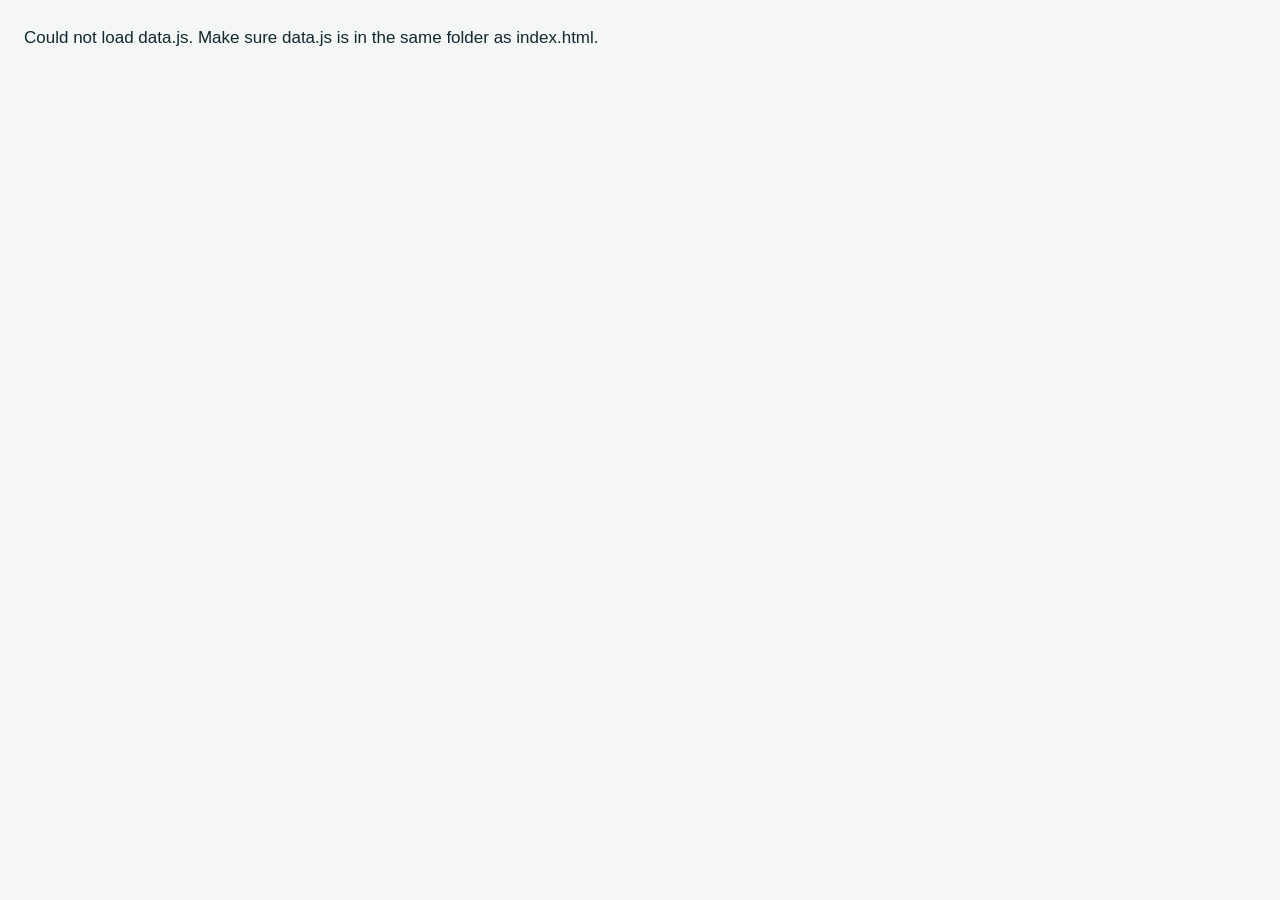
==== index.html @ 3be93a7d "feat: scoring engine, quiz flow and results UI Scoring compares the SHAPE of a person's preferences " ====
<!DOCTYPE html>
<html lang="en-IN">
<head>
  <meta charset="utf-8">
  <meta name="viewport" content="width=device-width, initial-scale=1, viewport-fit=cover">
  <title>FOMOMD — Choose your branch. Skip the regret.</title>
  <meta name="description" content="FOMOMD is a calm, free self-reflection tool for Indian MBBS graduates exploring MD/MS branches. No rank, no cutoffs, no login — 3 branches worth exploring, with honest reality checks.">
  <meta property="og:title" content="FOMOMD — Choose your branch. Skip the regret.">
  <meta property="og:description" content="A calm self-reflection tool for Indian MBBS graduates exploring postgraduate branches. No rank, no cutoffs, no login, nothing saved.">
  <meta property="og:type" content="website">
  <meta name="theme-color" content="#0f766e">
  <!-- Inline branching-path favicon: no network request needed -->
  <link rel="icon" href="data:image/svg+xml,%3Csvg xmlns='http://www.w3.org/2000/svg' viewBox='0 0 32 32'%3E%3Crect width='32' height='32' rx='8' fill='%230f766e'/%3E%3Cpath d='M16 27V17M16 17L9 9M16 17V7M16 17l7-8' stroke='%23fff' stroke-width='2.6' stroke-linecap='round' fill='none'/%3E%3Ccircle cx='9' cy='8.5' r='2.6' fill='%23fde68a'/%3E%3Ccircle cx='16' cy='6.5' r='2.6' fill='%23fff'/%3E%3Ccircle cx='23' cy='8.5' r='2.6' fill='%23fff'/%3E%3C/svg%3E">
  <!-- No external fonts or libraries. -->
  <link rel="stylesheet" href="styles.css">
</head>
<body>
  <a class="skip-link" id="skip-link" href="#main">Skip to content</a>

  <header class="site-header no-print">
    <div class="wrap header-inner">
      <a class="brand" href="./" aria-label="FOMOMD home">
        <svg class="brand-mark" viewBox="0 0 32 32" aria-hidden="true" focusable="false">
          <rect width="32" height="32" rx="8" class="bm-bg"/>
          <path d="M16 27V17M16 17L9 9M16 17V7M16 17l7-8" class="bm-path"/>
          <circle cx="9" cy="8.5" r="2.6" class="bm-dot-hi"/><circle cx="16" cy="6.5" r="2.6" class="bm-dot"/><circle cx="23" cy="8.5" r="2.6" class="bm-dot"/>
        </svg>
        <span class="brand-text">
          <span class="brand-name" id="brand-name">FOMOMD</span>
          <span class="brand-sub" id="brand-sub">Find your branch. Skip the regret.</span>
        </span>
      </a>
      <span class="header-note" id="header-note">No login · nothing saved</span>
    </div>
  </header>

  <main id="main" class="wrap" tabindex="-1">
    <noscript>
      <p class="card">FOMOMD needs JavaScript switched on. Nothing is sent anywhere — everything runs on your own device.</p>
    </noscript>
  </main>

  <div id="toast" class="toast" role="status" aria-live="polite"></div>

  <footer class="site-footer">
    <div class="wrap">
      <p id="footer-privacy">Guidance, not counselling. FOMOMD never asks for rank, marks or cutoffs, never predicts colleges or seats, and nothing you answer leaves this page.</p>
      <p class="footer-meta"><span id="footer-line">FOMOMD</span> <span class="beta-tag" id="footer-beta">beta</span></p>
      <p class="footer-meta beta-note" id="footer-beta-note"></p>
      <p class="footer-meta" id="footer-analytics" hidden></p>
      <p class="footer-meta"><a id="footer-feedback" href="#" target="_blank" rel="noopener noreferrer" hidden></a></p>
    </div>
  </footer>

  <!-- Plain scripts (not modules) so double-clicking index.html works. Order matters. -->
  <script src="data.js"></script>
  <script src="app.js"></script>
</body>
</html>
---- styles.css ----
/* =====================================================================
   FOMOMD — styles.css
   Calm, clinical palette. Mobile-first. Light + dark themes.
   To change colours, edit the variables in :root below.
   ===================================================================== */

:root {
  --bg: #f4f7f6;
  --surface: #ffffff;
  --surface-2: #eef4f2;
  --ink: #12282f;
  --muted: #475e66;          /* 6.6:1 on white */
  --border: #d3dfdc;
  --primary: #0f766e;        /* 5.4:1 on white */
  --primary-strong: #0b5e58;
  --primary-ink: #ffffff;
  --primary-soft: #dff1ed;
  --accent: #9a4a07;         /* amber, 6:1 on white */
  --warn-bg: #fff4e5;
  --warn-ink: #7a3b00;
  --warn-border: #f2c48d;
  --info-bg: #e8f1fb;
  --info-ink: #173e66;
  --info-border: #b7d0ec;
  --focus: #2563eb;
  --shadow: 0 1px 2px rgba(18, 40, 47, .06), 0 6px 20px rgba(18, 40, 47, .07);
  --radius: 16px;
  --radius-sm: 10px;
  --font: -apple-system, BlinkMacSystemFont, "Segoe UI", Roboto, "Noto Sans", "Helvetica Neue", Arial, sans-serif;

  /* mascot */
  --m-ring: #14b8a6;
  --m-face: #f0fdfa;
  --m-ink: #12343b;
  --m-tube: #0f766e;

  /* category tags */
  --tag-clinical-bg: #dff1ed;   --tag-clinical-ink: #0b5049;
  --tag-surgical-bg: #fde8e4;   --tag-surgical-ink: #8a2a17;
  --tag-diagnostic-bg: #e6ecfb; --tag-diagnostic-ink: #26408b;
  --tag-preclinical-bg: #f1e9fb;--tag-preclinical-ink: #5b2d8f;
  --tag-public-bg: #fbf3d9;     --tag-public-ink: #6b4b00;
  color-scheme: light;
}

@media (prefers-color-scheme: dark) {
  :root:not([data-theme="light"]) {
    --bg: #0c1a1e;
    --surface: #13262b;
    --surface-2: #19323a;
    --ink: #e6f0ee;
    --muted: #a8bdc2;
    --border: #2a444b;
    --primary: #2dd4bf;
    --primary-strong: #5eead4;
    --primary-ink: #04201d;
    --primary-soft: #133c3a;
    --accent: #fbbf24;
    --warn-bg: #3a2a12; --warn-ink: #fde0b3; --warn-border: #6b4a1b;
    --info-bg: #14283d; --info-ink: #cfe3f7; --info-border: #2d4d6e;
    --focus: #93c5fd;
    --shadow: 0 1px 2px rgba(0,0,0,.3), 0 8px 24px rgba(0,0,0,.25);
    --m-face: #e6f6f3; --m-tube: #5eead4;
    --tag-clinical-bg: #133c3a;   --tag-clinical-ink: #a7f3e4;
    --tag-surgical-bg: #432019;   --tag-surgical-ink: #fecaca;
    --tag-diagnostic-bg: #1d2a4d; --tag-diagnostic-ink: #c7d6fb;
    --tag-preclinical-bg: #2f1f47;--tag-preclinical-ink: #e2d0fa;
    --tag-public-bg: #3b3013;     --tag-public-ink: #fbe6a2;
    color-scheme: dark;
  }
}
:root[data-theme="dark"] {
    --bg: #0c1a1e;
    --surface: #13262b;
    --surface-2: #19323a;
    --ink: #e6f0ee;
    --muted: #a8bdc2;
    --border: #2a444b;
    --primary: #2dd4bf;
    --primary-strong: #5eead4;
    --primary-ink: #04201d;
    --primary-soft: #133c3a;
    --accent: #fbbf24;
    --warn-bg: #3a2a12; --warn-ink: #fde0b3; --warn-border: #6b4a1b;
    --info-bg: #14283d; --info-ink: #cfe3f7; --info-border: #2d4d6e;
    --focus: #93c5fd;
    --shadow: 0 1px 2px rgba(0,0,0,.3), 0 8px 24px rgba(0,0,0,.25);
    --m-face: #e6f6f3; --m-tube: #5eead4;
    --tag-clinical-bg: #133c3a;   --tag-clinical-ink: #a7f3e4;
    --tag-surgical-bg: #432019;   --tag-surgical-ink: #fecaca;
    --tag-diagnostic-bg: #1d2a4d; --tag-diagnostic-ink: #c7d6fb;
    --tag-preclinical-bg: #2f1f47;--tag-preclinical-ink: #e2d0fa;
    --tag-public-bg: #3b3013;     --tag-public-ink: #fbe6a2;
    color-scheme: dark;
}

/* ---------- Base ---------- */
*, *::before, *::after { box-sizing: border-box; }
html { font-size: 100%; -webkit-text-size-adjust: 100%; }
body {
  margin: 0;
  font-family: var(--font);
  font-size: 1.0625rem;          /* 17px */
  line-height: 1.6;
  color: var(--ink);
  background: var(--bg);
  overflow-x: hidden;
  min-height: 100vh;
  display: flex;
  flex-direction: column;
}
h1, h2, h3 { line-height: 1.25; margin: 0 0 .5rem; }
h1 { font-size: clamp(1.75rem, 5vw, 2.5rem); letter-spacing: -.01em; }
h2 { font-size: clamp(1.3rem, 3.6vw, 1.6rem); }
h3 { font-size: 1rem; text-transform: uppercase; letter-spacing: .06em; color: var(--muted); }
p { margin: 0 0 1rem; }
ul, ol { margin: 0 0 1rem; padding-left: 1.25rem; }
button { font: inherit; }
img { max-width: 100%; height: auto; }

:focus-visible { outline: 3px solid var(--focus); outline-offset: 3px; border-radius: 6px; }
[tabindex="-1"]:focus { outline: none; }
[hidden] { display: none !important; }

.visually-hidden {
  position: absolute !important; width: 1px; height: 1px; padding: 0; margin: -1px;
  overflow: hidden; clip: rect(0 0 0 0); white-space: nowrap; border: 0;
}
.skip-link {
  position: absolute; left: 12px; top: -60px; z-index: 100;
  background: var(--primary); color: var(--primary-ink); padding: 10px 16px; border-radius: 8px;
}
.skip-link:focus { top: 12px; }

.wrap { width: 100%; max-width: 760px; margin: 0 auto; padding-inline: 16px; }
main { flex: 1; padding-block: 16px 48px; }
.muted { color: var(--muted); }
.small { font-size: .9rem; }
.center { text-align: center; }

/* ---------- Header / footer ---------- */
.site-header {
  background: var(--surface);
  border-bottom: 1px solid var(--border);
  position: sticky; top: 0; z-index: 20;
}
.header-inner { display: flex; align-items: center; justify-content: space-between; gap: 12px; min-height: 56px; }
.brand { display: inline-flex; align-items: center; gap: 10px; color: var(--ink); text-decoration: none; min-height: 44px; }
.brand-mark { width: 34px; height: 34px; flex-shrink: 0; }
.bm-bg { fill: #0f766e; }
.bm-path { stroke: #ffffff; stroke-width: 2.6; stroke-linecap: round; fill: none; }
.bm-dot { fill: #ffffff; } .bm-dot-hi { fill: #fde68a; }
.brand-text { display: flex; flex-direction: column; line-height: 1.15; }
.brand-name { font-weight: 800; font-size: 1.1rem; letter-spacing: .02em; }
.brand-sub { font-size: .75rem; color: var(--muted); }
.header-note { font-size: .85rem; color: var(--muted); text-align: right; }
@media (max-width: 520px) { .header-note { display: none; } }

.site-footer { border-top: 1px solid var(--border); background: var(--surface); padding-block: 16px; font-size: .9rem; color: var(--muted); }
.site-footer p { margin: 0 0 4px; }
.footer-meta { font-size: .82rem; }
.site-footer a { color: var(--primary); }

/* ---------- Buttons ---------- */
.btn {
  display: inline-flex; align-items: center; justify-content: center; gap: 8px;
  min-height: 48px; padding: 10px 22px;
  border-radius: 999px; border: 2px solid transparent;
  font-weight: 650; cursor: pointer; text-decoration: none;
  transition: transform .15s ease, background-color .15s ease, box-shadow .15s ease;
}
.btn:active { transform: scale(.97); }
.btn-primary { background: var(--primary); color: var(--primary-ink); box-shadow: 0 4px 14px rgba(15,118,110,.25); }
.btn-primary:hover { background: var(--primary-strong); }
.btn-secondary { background: var(--surface); color: var(--primary); border-color: var(--primary); }
.btn-secondary:hover { background: var(--primary-soft); }
.btn-ghost { background: transparent; color: var(--muted); padding-inline: 12px; }
.btn-ghost:hover { color: var(--ink); background: var(--surface-2); }
.btn-lg { min-height: 56px; padding-inline: 36px; font-size: 1.125rem; }
.btn-small { min-height: 44px; padding: 6px 16px; font-size: .92rem; font-weight: 600; background: var(--surface); color: var(--muted); border: 1px solid var(--border); }
.btn-small:hover { color: var(--ink); border-color: var(--primary); }

/* ---------- Cards & common ---------- */
.card {
  background: var(--surface); border: 1px solid var(--border); border-radius: var(--radius);
  padding: 20px; box-shadow: var(--shadow); margin-bottom: 20px;
}
.eyebrow { text-transform: uppercase; letter-spacing: .12em; font-size: .8rem; font-weight: 700; color: var(--primary); margin-bottom: .25rem; }
.lede { font-size: 1.125rem; color: var(--muted); }

.disclaimer {
  background: var(--surface-2); border-left: 4px solid var(--accent);
  border-radius: var(--radius-sm); padding: 16px 18px; margin-block: 20px; font-size: .95rem;
}
.disclaimer p { margin: 0; }

/* ---------- Screen transitions ---------- */
.screen { animation: fadeUp .35s ease both; }
@keyframes fadeUp { from { opacity: 0; transform: translateY(10px); } to { opacity: 1; transform: none; } }

/* ---------- Landing ---------- */
.hero { text-align: center; padding-block: 20px 8px; }
.hero-mascot .mascot { width: 110px; height: auto; }
.hero .lede { max-width: 36rem; margin-inline: auto; }
.app-title { font-size: clamp(2.2rem, 8vw, 3.2rem); letter-spacing: .02em; margin-bottom: .1rem; }
.tagline { font-size: clamp(1.15rem, 4vw, 1.4rem); font-weight: 700; color: var(--primary); margin-bottom: .75rem; }
.method-link { margin: 12px 0 0; }
.method-link a, .timestamp { color: var(--primary); font-weight: 600; }
.meta-list { list-style: none; padding: 0; margin: 20px auto 24px; display: flex; flex-wrap: wrap; gap: 8px; justify-content: center; }
.meta-list li { background: var(--surface); border: 1px solid var(--border); border-radius: 999px; padding: 6px 14px; font-size: .95rem; }
.how { margin-top: 28px; }
.steps { padding-left: 1.4rem; }
.steps li { margin-bottom: .5rem; }
.never { background: var(--primary-soft); border-radius: var(--radius-sm); padding: 12px 14px; margin: 0; }

/* ---------- Mascot ---------- */
.mascot .m-tube { stroke: var(--m-tube); }
.mascot .m-ear { fill: var(--m-tube); }
.mascot .m-ring { fill: var(--m-ring); }
.mascot .m-face { fill: var(--m-face); }
.mascot .m-eyes { fill: var(--m-ink); transform-origin: 50px 66px; animation: blink 5s infinite; }
.mascot .m-cheek { fill: #f472b6; opacity: .45; }
.mascot .m-smile { stroke: var(--m-ink); }
.mascot .m-grin { fill: var(--m-ink); display: none; }
.mascot[data-mood="happy"] .m-smile { display: none; }
.mascot[data-mood="happy"] .m-grin { display: inline; }
.mascot.bounce { animation: bounce .6s ease; }
@keyframes blink { 0%, 94%, 100% { transform: scaleY(1); } 97% { transform: scaleY(.1); } }
@keyframes bounce { 0%,100% { transform: translateY(0); } 35% { transform: translateY(-10px) rotate(-4deg); } 65% { transform: translateY(2px) rotate(2deg); } }

/* ---------- Progress ---------- */
.progress-wrap { margin-bottom: 16px; }
.progress-labels { display: flex; justify-content: space-between; gap: 12px; font-size: .9rem; color: var(--muted); margin-bottom: 6px; font-weight: 600; }
.progress { height: 10px; background: var(--surface-2); border-radius: 999px; overflow: hidden; border: 1px solid var(--border); }
.progress-fill { height: 100%; background: linear-gradient(90deg, var(--primary), #14b8a6); border-radius: 999px; transition: width .45s ease; }
.progress-fill.pulse { animation: pulse .6s ease; }
@keyframes pulse { 0% { filter: brightness(1); } 40% { filter: brightness(1.35); } 100% { filter: brightness(1); } }

/* ---------- Round intro ---------- */
.round-card {
  text-align: center; background: var(--surface); border: 1px solid var(--border); border-radius: var(--radius);
  padding: 32px 20px; box-shadow: var(--shadow);
}
.round-mascot .mascot { width: 96px; height: auto; }
.round-card h2 { font-size: clamp(1.8rem, 6vw, 2.4rem); }
.round-count { color: var(--muted); font-size: .95rem; }

/* ---------- Question ---------- */
.q-card {
  background: var(--surface); border: 1px solid var(--border); border-radius: var(--radius);
  padding: 20px; box-shadow: var(--shadow); transition: opacity .2s ease, transform .2s ease;
}
.q-card.leaving { opacity: 0; transform: translateX(-24px); }
.q-top { display: flex; align-items: center; justify-content: space-between; gap: 12px; margin-bottom: 12px; flex-wrap: wrap; }
.q-mascot { display: flex; align-items: center; gap: 10px; }
.q-mascot .mascot { width: 48px; height: auto; flex-shrink: 0; }
.bubble {
  position: relative; background: var(--primary-soft); color: var(--ink); font-size: .9rem;
  padding: 6px 12px; border-radius: 12px;
}
.bubble::before {
  content: ""; position: absolute; left: -6px; top: 50%; transform: translateY(-50%);
  border: 6px solid transparent; border-right-color: var(--primary-soft); border-left: 0;
}
.q-count { margin: 0; font-size: .9rem; color: var(--muted); font-weight: 600; }
.kind { color: var(--accent); }
.q-card h2 { margin-bottom: 18px; }

.options { display: grid; gap: 12px; }
.option {
  display: flex; align-items: flex-start; gap: 12px; text-align: left; width: 100%;
  min-height: 60px; padding: 16px; cursor: pointer;
  background: var(--surface); color: var(--ink);
  border: 2px solid var(--border); border-radius: var(--radius-sm);
  transition: border-color .15s ease, background-color .15s ease, transform .15s ease, opacity .25s ease, box-shadow .15s ease;
}
.option:hover { border-color: var(--primary); background: var(--primary-soft); }
.option:active { transform: scale(.98); }
.option.selected { border-color: var(--primary); background: var(--primary-soft); box-shadow: inset 0 0 0 1px var(--primary); }
.option.chosen { animation: chosen .45s ease; }
.option.dimmed { opacity: .5; }
@keyframes chosen { 0% { transform: scale(1); } 40% { transform: scale(1.03); } 100% { transform: scale(1); } }
.opt-key {
  flex-shrink: 0; width: 30px; height: 30px; display: grid; place-items: center;
  border-radius: 50%; background: var(--surface-2); color: var(--primary); font-weight: 800; font-size: .9rem;
}
.option.selected .opt-key { background: var(--primary); color: var(--primary-ink); }
.opt-text { padding-top: 2px; }

/* This-or-that: two big cards with an "or" divider */
.this-or-that .option { min-height: 96px; font-size: 1.05rem; }
.or {
  justify-self: center; font-size: .8rem; font-weight: 800; text-transform: uppercase; letter-spacing: .1em;
  color: var(--muted); background: var(--surface-2); border-radius: 999px; padding: 2px 12px;
}

/* Rooms: icon cards */
.rooms { grid-template-columns: 1fr; }
.rooms .option { flex-direction: column; gap: 2px; }
.room-icon { font-size: 1.8rem; line-height: 1.2; }
.room-title { font-weight: 700; }
.room-text { color: var(--muted); font-size: .95rem; }

/* Slider */
.slider-block { display: grid; gap: 12px; }
.helper { background: var(--info-bg); color: var(--info-ink); border-radius: var(--radius-sm); padding: 10px 14px; margin: 0; font-size: .95rem; }
.slider-value { justify-self: center; font-size: 2.5rem; font-weight: 800; color: var(--primary); line-height: 1; }
.slider {
  -webkit-appearance: none; appearance: none; width: 100%; height: 44px; background: transparent; cursor: pointer; margin: 0;
}
.slider::-webkit-slider-runnable-track {
  height: 10px; border-radius: 999px;
  background: linear-gradient(90deg, var(--primary) var(--fill, 50%), var(--surface-2) var(--fill, 50%));
  border: 1px solid var(--border);
}
.slider::-moz-range-track { height: 10px; border-radius: 999px; background: var(--surface-2); border: 1px solid var(--border); }
.slider::-moz-range-progress { height: 10px; border-radius: 999px; background: var(--primary); }
.slider::-webkit-slider-thumb {
  -webkit-appearance: none; width: 32px; height: 32px; margin-top: -12px; border-radius: 50%;
  background: var(--surface); border: 4px solid var(--primary); box-shadow: var(--shadow);
}
.slider::-moz-range-thumb { width: 26px; height: 26px; border-radius: 50%; background: var(--surface); border: 4px solid var(--primary); }
.slider-ends { display: flex; justify-content: space-between; gap: 16px; font-size: .9rem; color: var(--muted); }
.slider-ends span:last-child { text-align: right; }
.slider-block .btn { justify-self: center; min-width: 180px; }

.q-nav { display: flex; justify-content: space-between; align-items: center; margin-top: 18px; gap: 8px; }
.kbd-hint { display: none; margin: 8px 0 0; font-size: .8rem; color: var(--muted); text-align: center; }

/* Toast */
.toast {
  position: fixed; left: 50%; bottom: calc(24px + env(safe-area-inset-bottom, 0px)); transform: translate(-50%, 20px);
  background: var(--ink); color: var(--bg); padding: 10px 20px; border-radius: 999px; font-weight: 650;
  opacity: 0; pointer-events: none; transition: opacity .2s ease, transform .2s ease; z-index: 50;
  width: max-content; max-width: calc(100vw - 32px); text-align: center;
}
.toast.show { opacity: 1; transform: translate(-50%, 0); }

/* ---------- Computing ---------- */
.computing { text-align: center; padding-block: 60px; }
.computing .mascot { width: 110px; height: auto; }
.dots { display: flex; justify-content: center; gap: 8px; margin-top: 12px; }
.dots span { width: 10px; height: 10px; border-radius: 50%; background: var(--primary); animation: dot 1s infinite ease-in-out; }
.dots span:nth-child(2) { animation-delay: .15s; } .dots span:nth-child(3) { animation-delay: .3s; }
@keyframes dot { 0%, 80%, 100% { opacity: .25; transform: scale(.8); } 40% { opacity: 1; transform: scale(1); } }

/* ---------- Results ---------- */
.results-head { text-align: center; padding-block: 12px 4px; }
.results-mascot .mascot { width: 80px; height: auto; }
.soft-disclaimer { color: var(--muted); max-width: 34rem; margin-inline: auto; }

.banners { display: grid; gap: 10px; margin-block: 16px; }
.banner { margin: 0; padding: 12px 16px; border-radius: var(--radius-sm); border: 1px solid; font-size: .95rem; }
.banner-warn { background: var(--warn-bg); color: var(--warn-ink); border-color: var(--warn-border); }
.banner-info { background: var(--info-bg); color: var(--info-ink); border-color: var(--info-border); }

.results-grid { display: grid; gap: 20px; margin-block: 20px; }
.result-card {
  background: var(--surface); border: 1px solid var(--border); border-radius: var(--radius);
  padding: 20px; box-shadow: var(--shadow); position: relative; overflow: hidden;
  animation: fadeUp .45s ease both;
}
.result-card::before { content: ""; position: absolute; inset: 0 0 auto 0; height: 5px; background: var(--primary); }
.result-card.rank-2 { animation-delay: .08s; } .result-card.rank-2::before { background: #14b8a6; }
.result-card.rank-3 { animation-delay: .16s; } .result-card.rank-3::before { background: #5eaaa8; }
.result-card.honourable { margin-bottom: 20px; }
.result-card.honourable::before { background: var(--border); }

.rc-head { display: grid; grid-template-columns: auto 1fr; gap: 12px; align-items: center; margin-bottom: 8px; }
.rc-tags { display: flex; flex-wrap: wrap; gap: 6px; align-items: center; }
.band { display: inline-block; font-size: .82rem; font-weight: 700; padding: 2px 10px; border-radius: 999px; border: 1px solid var(--primary); }
.band-strong { background: var(--primary); color: var(--primary-ink); }
.band-good { background: var(--primary-soft); color: var(--ink); }
.band-possible { background: var(--surface); color: var(--muted); border-color: var(--border); }
.stability { font-size: .9rem; color: var(--muted); margin: 0 0 4px; }
.notfit { border-left: 4px solid var(--info-border); padding-left: 12px; }
.notfit ul { padding-left: 1.1rem; }
.chips { list-style: none; padding: 0; margin: 4px 0 0; display: flex; flex-wrap: wrap; gap: 8px; }
.chips li { background: var(--surface-2); border: 1px solid var(--border); border-radius: 999px; padding: 2px 12px; font-size: .92rem; }
.notme { margin-top: 16px; }
.notme-reply { margin: 10px 0 0; background: var(--primary-soft); border-radius: var(--radius-sm); padding: 10px 14px; }
.ignores summary { font-size: 1.05rem; }
.ignores ul { margin-top: 8px; }
.support { background: var(--surface); border: 1px solid var(--border); border-radius: var(--radius-sm); padding: 14px 16px; margin-top: 16px; }
.support a { color: var(--primary); font-weight: 700; }
.copy-fallback { display: grid; gap: 6px; margin-block: 8px 16px; }
.copy-fallback textarea { width: 100%; font: inherit; font-size: .9rem; padding: 10px; border-radius: var(--radius-sm); border: 1px solid var(--border); background: var(--surface); color: var(--ink); }

/* Glossary (i) tips */
.terms { display: flex; flex-wrap: wrap; gap: 6px 8px; margin: -6px 0 14px; }
.rc-section + .terms { margin-top: 10px; }
.term-btn {
  display: inline-flex; align-items: center; gap: 6px; min-height: 36px; padding: 4px 12px 4px 6px; cursor: pointer;
  background: var(--surface); color: var(--primary); border: 1px dashed var(--primary); border-radius: 999px; font-size: .88rem; font-weight: 600;
}
.term-btn[aria-expanded="true"] { background: var(--primary-soft); border-style: solid; }
.term-i { width: 22px; height: 22px; border-radius: 50%; display: grid; place-items: center; background: var(--primary); color: var(--primary-ink); font-size: .78rem; font-weight: 800; font-style: italic; font-family: Georgia, serif; }
.term-def { flex-basis: 100%; margin: 0; background: var(--info-bg); color: var(--info-ink); border-radius: var(--radius-sm); padding: 8px 12px; font-size: .92rem; }

/* Method page */
.method h2 { margin-bottom: .75rem; }
.dims li { margin-bottom: .4rem; }
.sources-title { margin-top: 1.25rem; }
.sources { padding-left: 1.25rem; }
.sources p { margin: 0 0 .25rem; }
.citation { font-size: .9rem; color: var(--muted); font-style: italic; }
.label-warn { display: inline-block; background: var(--warn-bg); color: var(--warn-ink); border: 1px solid var(--warn-border); border-radius: 999px; padding: 2px 12px; font-weight: 700; font-size: .9rem; }
.table-wrap { overflow-x: auto; border: 1px solid var(--border); border-radius: var(--radius-sm); }
.profiles { border-collapse: collapse; font-size: .85rem; width: 100%; }
.profiles caption { text-align: left; padding: 8px 10px; color: var(--muted); font-size: .85rem; }
.profiles th, .profiles td { padding: 5px 7px; border-bottom: 1px solid var(--border); text-align: center; white-space: nowrap; }
.profiles tbody th { text-align: left; position: sticky; left: 0; background: var(--surface); }
.profiles thead th { background: var(--surface-2); }
.profiles abbr { text-decoration: none; cursor: help; }
.rank-badge {
  width: 44px; height: 44px; border-radius: 50%; display: grid; place-items: center;
  background: var(--primary); color: var(--primary-ink); font-weight: 800; font-size: 1.05rem;
}
.rank-badge.small { background: var(--surface-2); color: var(--muted); }
.rc-titles h2 { margin-bottom: 4px; font-size: clamp(1.15rem, 3.8vw, 1.45rem); }
.rc-titles .eyebrow { margin: 0; }
.tag { display: inline-block; font-size: .8rem; font-weight: 700; padding: 2px 10px; border-radius: 999px; }
.tag-clinical { background: var(--tag-clinical-bg); color: var(--tag-clinical-ink); }
.tag-surgical { background: var(--tag-surgical-bg); color: var(--tag-surgical-ink); }
.tag-diagnostic { background: var(--tag-diagnostic-bg); color: var(--tag-diagnostic-ink); }
.tag-preclinical { background: var(--tag-preclinical-bg); color: var(--tag-preclinical-ink); }
.tag-public { background: var(--tag-public-bg); color: var(--tag-public-ink); }


.close-note { display: inline-block; background: var(--info-bg); color: var(--info-ink); border-radius: 999px; padding: 4px 12px; font-size: .88rem; font-weight: 600; margin-bottom: 8px; }
.rc-section { margin-top: 14px; }
.rc-section h3 { margin-bottom: 4px; font-size: .82rem; }
.rc-section p, .rc-section ul { margin-bottom: 0; }
.rc-section li { margin-bottom: 4px; }
.reality { background: var(--warn-bg); border: 1px solid var(--warn-border); border-radius: var(--radius-sm); padding: 12px 14px; }
.reality h3 { color: var(--warn-ink); }
.reality p { color: var(--warn-ink); }
.caution { margin: 12px 0 0; background: var(--warn-bg); color: var(--warn-ink); border-radius: var(--radius-sm); padding: 10px 14px; font-size: .95rem; }

details summary { cursor: pointer; font-weight: 650; color: var(--primary); min-height: 44px; display: flex; align-items: center; }
details[open] summary { margin-bottom: 4px; }

.snapshot .bars { list-style: none; padding: 0; margin: 0; display: grid; gap: 12px; }
.bar-label { display: flex; justify-content: space-between; gap: 8px; font-size: .95rem; font-weight: 600; margin-bottom: 4px; }
.bar-word { color: var(--muted); font-weight: 500; }
.bar { height: 12px; background: var(--surface-2); border-radius: 999px; overflow: hidden; }
.bar-fill { height: 100%; background: linear-gradient(90deg, var(--primary), #14b8a6); border-radius: 999px; animation: grow .8s ease both; transform-origin: left; }
@keyframes grow { from { transform: scaleX(0); } to { transform: scaleX(1); } }

.actions { display: flex; flex-wrap: wrap; gap: 10px; justify-content: center; margin-block: 24px 12px; }
.actions .btn { flex: 1 1 180px; }

/* ---------- Share card ---------- */
.share-head { text-align: center; }
.share-layout { display: grid; gap: 20px; justify-items: center; margin-top: 12px; }
.story-card {
  width: min(100%, 360px); aspect-ratio: 9 / 16;
  background: linear-gradient(160deg, #0f766e 0%, #0b2f3a 100%);
  color: #ffffff; border-radius: 22px; padding: 22px 20px; box-shadow: var(--shadow);
  display: flex; flex-direction: column; align-items: center; text-align: center; overflow: hidden; position: relative;
}
.story-card::after { content: ""; position: absolute; width: 220px; height: 220px; border-radius: 50%; background: rgba(255,255,255,.06); top: -60px; right: -80px; }
.sc-top { align-self: stretch; text-align: left; display: flex; flex-direction: column; }
.sc-brand { font-weight: 800; font-size: 1.05rem; }
.sc-tag { font-size: .78rem; color: #b8e6df; }
.sc-mascot .mascot { width: 52px; height: auto; margin-top: 8px; --m-face: #f0fdfa; --m-tube: #e6f6f3; --m-ink: #12343b; }
.sc-label { font-size: .7rem; letter-spacing: .12em; text-transform: uppercase; color: #b8e6df; margin: 6px 0 2px; font-weight: 700; }
.sc-list { list-style: none; padding: 0; margin: 4px 0 0; display: grid; gap: 8px; width: 100%; counter-reset: sc; }
.sc-list li { counter-increment: sc; background: rgba(255,255,255,.12); border-radius: 14px; padding: 8px 10px; display: grid; gap: 4px; justify-items: center; }
.sc-list li::before { content: counter(sc); color: #fde68a; font-weight: 800; font-size: .8rem; }
.sc-name { font-size: 1.15rem; font-weight: 800; line-height: 1.15; }
.sc-band { background: #ffffff; color: #0b3b3a; border-radius: 999px; padding: 1px 10px; font-size: .72rem; font-weight: 700; }
.sc-verdict { color: #fde68a; font-weight: 800; font-style: italic; font-size: 1.15rem; margin: auto 0 4px; }
.sc-sub { font-size: .72rem; color: rgba(255,255,255,.85); margin: 0; }
.share-actions { display: grid; gap: 10px; width: min(100%, 360px); text-align: center; }
.generated { border-radius: 12px; border: 1px solid var(--border); max-width: 220px; justify-self: center; }

/* ---------- v1.2 results sections ---------- */
.section-title { margin-top: 28px; }
.section-intro { margin-top: -4px; }
.section-block { margin-top: 24px; }
.calm { background: var(--primary-soft); border-radius: var(--radius-sm); padding: 10px 14px; }
.thrives p { font-style: italic; }

.branch-panel { border: 1px solid var(--border); border-radius: var(--radius-sm); margin-top: 10px; background: var(--surface); }
.branch-panel > summary {
  padding: 12px 14px; border-radius: var(--radius-sm); cursor: pointer;
  display: flex; align-items: center; justify-content: space-between; gap: 10px;
  list-style: none; min-height: 48px;
}
.branch-panel > summary::-webkit-details-marker { display: none; }
.branch-panel > summary::after { content: "\25be"; color: var(--primary); font-size: 1.2rem; line-height: 1; transition: transform .2s ease; flex-shrink: 0; }
.branch-panel[open] > summary::after { transform: rotate(180deg); }
.branch-panel[open] > summary { border-bottom: 1px solid var(--border); border-radius: var(--radius-sm) var(--radius-sm) 0 0; }
.bp-line { display: inline-flex; flex-wrap: wrap; align-items: center; gap: 8px; }
.bp-lead { font-size: .82rem; font-weight: 700; color: var(--muted); text-transform: uppercase; letter-spacing: .06em; }
.bp-name { font-weight: 700; color: var(--ink); }
.bp-body { padding: 4px 14px 16px; }
.fit-map > summary { min-height: 48px; display: flex; align-items: center; font-weight: 650; color: var(--primary); }
.fit-map-body { margin-top: 8px; }
.map-hidden-title { margin-top: 20px; text-transform: none; font-size: 1rem; color: var(--ink); }

.sl-picker > summary { min-height: 48px; display: flex; align-items: center; gap: 8px; font-weight: 650; color: var(--primary); }
.sl-count { color: var(--muted); font-weight: 500; font-size: .9rem; }
.sl-list { display: grid; gap: 2px; max-height: 320px; overflow-y: auto; margin: 8px 0 12px; border: 1px solid var(--border); border-radius: var(--radius-sm); padding: 8px; }
.sl-item { display: flex; align-items: center; gap: 10px; min-height: 44px; padding: 4px 8px; border-radius: 8px; cursor: pointer; }
.sl-item:hover { background: var(--surface-2); }
.sl-item input { width: 20px; height: 20px; accent-color: var(--primary); flex-shrink: 0; }
.sl-all { border-bottom: 1px solid var(--border); font-weight: 700; margin-bottom: 4px; }
.sl-results { margin-top: 16px; }
.sl-results-title { text-transform: none; font-size: 1.1rem; color: var(--ink); }
.sl-results .btn { margin-top: 12px; }

.beta-tag { display: inline-block; background: var(--accent); color: #fff; border-radius: 999px; padding: 0 8px; font-size: .72rem; font-weight: 800; letter-spacing: .04em; text-transform: uppercase; }
.beta-note { font-style: italic; }

/* ---------- v1.3 availability, coverage, state-vs-trait ---------- */
.avail { display: inline-block; font-size: .78rem; font-weight: 700; padding: 2px 10px; border-radius: 999px; border: 1px dashed var(--accent); color: var(--accent); }
.avail-restricted { border-style: solid; background: var(--warn-bg); color: var(--warn-ink); border-color: var(--warn-border); }
.avail-note { background: var(--warn-bg); color: var(--warn-ink); border-radius: var(--radius-sm); padding: 10px 14px; margin: 0 0 12px; font-size: .92rem; }
.avail-note.strong-note { background: var(--info-bg); color: var(--info-ink); border: 1px solid var(--info-border); }
.thin-note { color: var(--muted); font-size: .9rem; font-style: italic; margin: 0 0 12px; }
.state-trait { max-width: 34rem; margin: 0 auto 18px; background: var(--surface); border: 1px solid var(--border); border-radius: var(--radius-sm); padding: 12px 16px; font-size: .95rem; }
.banner .btn-small { margin-left: 8px; vertical-align: middle; }

/* ---------- v1.4 outlook + aliases ---------- */
.outlook { background: var(--surface-2); border-radius: var(--radius-sm); padding: 8px 12px; margin: 0 0 12px; font-size: .92rem; font-weight: 600; }
.also-called { color: var(--muted); font-size: .9rem; margin: 0 0 8px; }
.sl-alias { color: var(--muted); font-size: .85rem; }

/* ---------- Small phones (360px) ---------- */
@media (max-width: 380px) {
  .card, .q-card, .result-card, .round-card { padding: 16px; }
  .option { padding: 12px; }
  .actions .btn { flex-basis: 100%; }
  .brand-sub { font-size: .7rem; }
}

/* ---------- Larger screens ---------- */
@media (min-width: 640px) {
  .card, .q-card, .result-card { padding: 28px; }
  .this-or-that { grid-template-columns: 1fr auto 1fr; align-items: stretch; }
  .this-or-that .or { align-self: center; }
  .rooms { grid-template-columns: repeat(2, 1fr); }
  .kbd-hint { display: block; }
}
@media (min-width: 900px) {
  .share-layout { grid-template-columns: auto 320px; align-items: start; justify-content: center; }
}
@media (hover: none) { .kbd-hint { display: none !important; } }

/* ---------- Reduced motion ---------- */
@media (prefers-reduced-motion: reduce) {
  *, *::before, *::after {
    animation-duration: .001ms !important; animation-iteration-count: 1 !important;
    transition-duration: .001ms !important; scroll-behavior: auto !important;
  }
}

/* ---------- Print ---------- */
@media print {
  :root { color-scheme: light; }
  body { background: #fff; color: #000; font-size: 11pt; }
  .no-print, .terms, .site-header, .toast, .skip-link, .results-mascot, .q-nav { display: none !important; }
  main { padding: 0; }
  .result-card, .card { box-shadow: none; border: 1px solid #999; break-inside: avoid; page-break-inside: avoid; animation: none; }
  .reality { background: #fff; border-color: #999; }
  .reality h3, .reality p { color: #000; }
  details > *:not(summary) { display: block; }
  .bar-fill { animation: none; background: #333; -webkit-print-color-adjust: exact; print-color-adjust: exact; }
  .band { -webkit-print-color-adjust: exact; print-color-adjust: exact; }
}
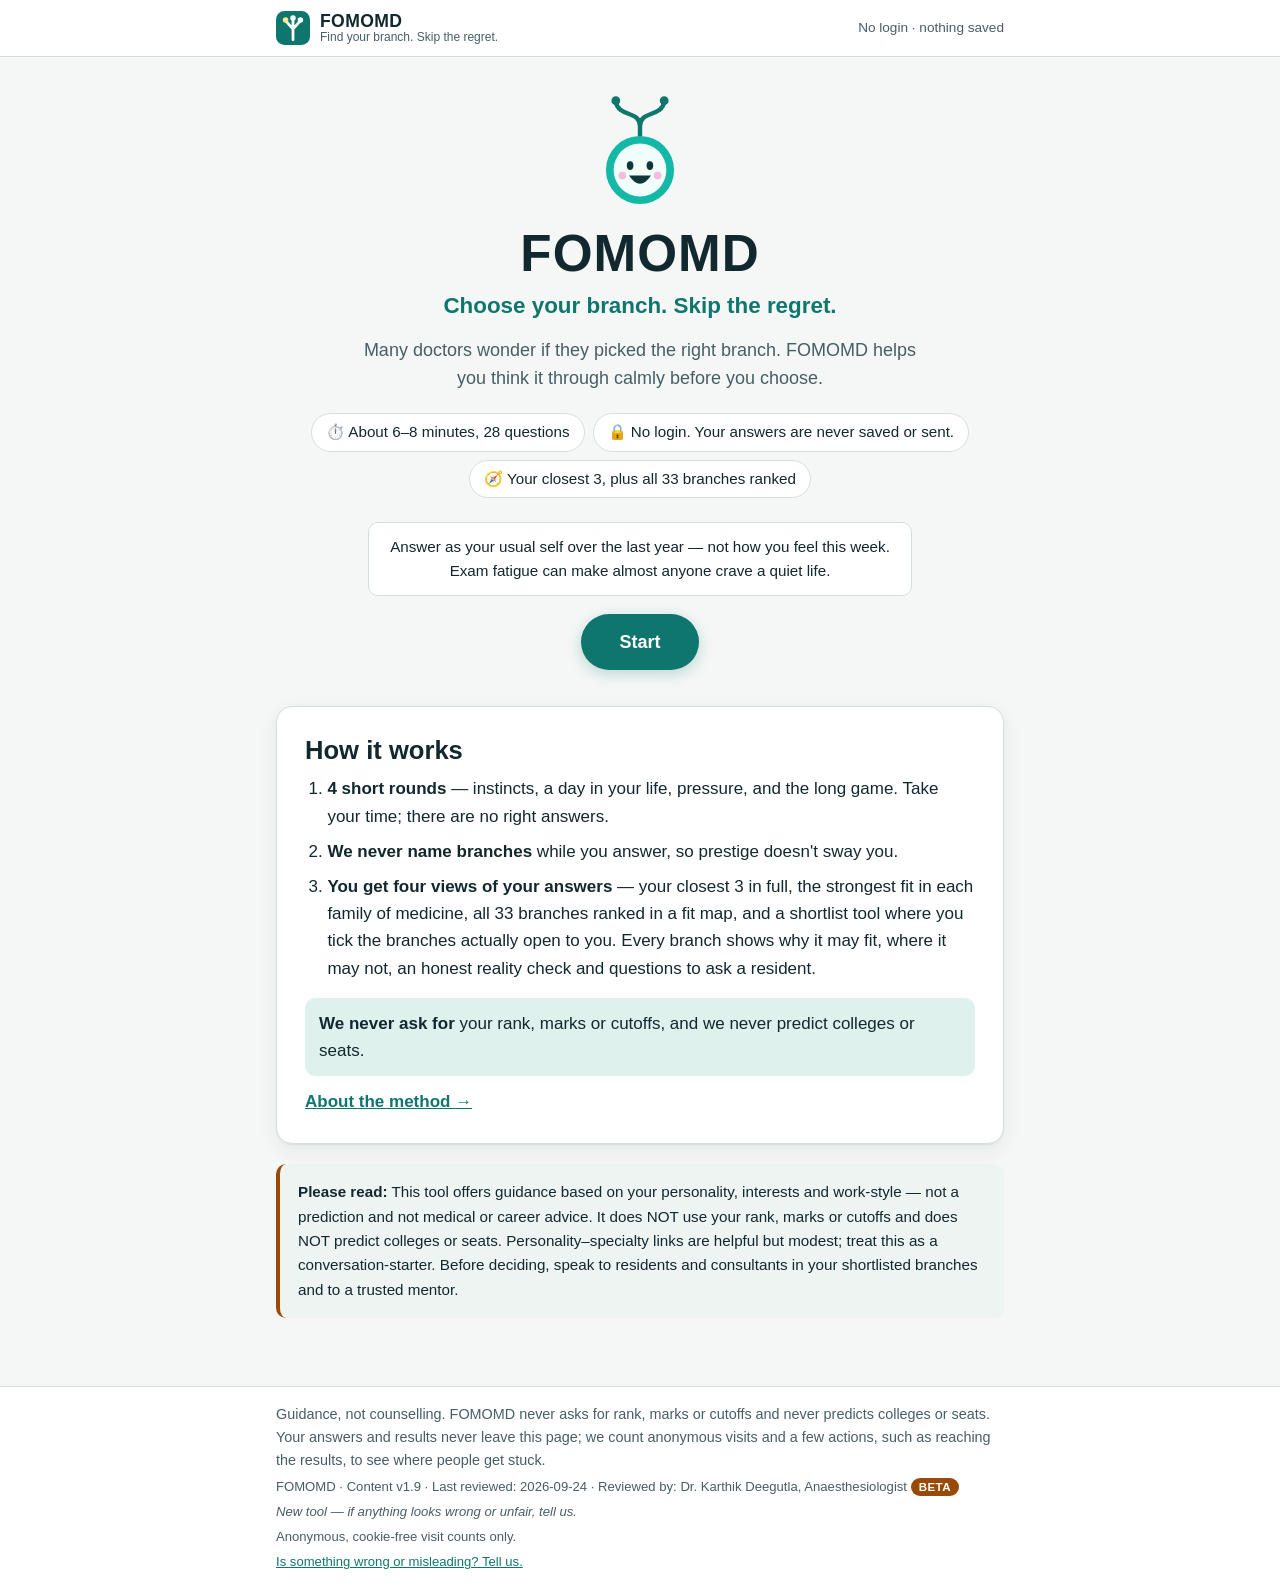
==== commit c9a2645c: "fix: copy still promised only 3 branches after the fit map shipped The landing page, how-it-works st" ====
--- a/index.html
+++ b/index.html
@@ -4,9 +4,9 @@
   <meta charset="utf-8">
   <meta name="viewport" content="width=device-width, initial-scale=1, viewport-fit=cover">
   <title>FOMOMD — Choose your branch. Skip the regret.</title>
-  <meta name="description" content="FOMOMD is a calm, free self-reflection tool for Indian MBBS graduates exploring MD/MS branches. No rank, no cutoffs, no login — 3 branches worth exploring, with honest reality checks.">
+  <meta name="description" content="FOMOMD is a calm, free self-reflection tool for Indian MBBS graduates exploring MD/MS branches. No rank, no cutoffs, no login — your closest 3, the best fit in each family of medicine, and all 33 branches ranked, each with an honest reality check.">
   <meta property="og:title" content="FOMOMD — Choose your branch. Skip the regret.">
-  <meta property="og:description" content="A calm self-reflection tool for Indian MBBS graduates exploring postgraduate branches. No rank, no cutoffs, no login, nothing saved.">
+  <meta property="og:description" content="A calm self-reflection tool for Indian MBBS graduates exploring postgraduate branches: your closest 3, the best fit in each family, all 33 ranked, and a shortlist of the branches actually open to you. No rank, no cutoffs, no login, nothing saved.">
   <meta property="og:type" content="website">
   <meta name="theme-color" content="#0f766e">
   <!-- Inline branching-path favicon: no network request needed -->
--- a/styles.css
+++ b/styles.css
@@ -348,6 +348,8 @@
 .results-head { text-align: center; padding-block: 12px 4px; }
 .results-mascot .mascot { width: 80px; height: auto; }
 .soft-disclaimer { color: var(--muted); max-width: 34rem; margin-inline: auto; }
+.results-intro { max-width: 36rem; margin-inline: auto; color: var(--ink); }
+.results-intro a { color: var(--primary); font-weight: 600; }
 
 .banners { display: grid; gap: 10px; margin-block: 16px; }
 .banner { margin: 0; padding: 12px 16px; border-radius: var(--radius-sm); border: 1px solid; font-size: .95rem; }
@@ -528,6 +530,14 @@
 .also-called { color: var(--muted); font-size: .9rem; margin: 0 0 8px; }
 .sl-alias { color: var(--muted); font-size: .85rem; }
 
+/* ---------- v1.6 feedback block ---------- */
+.feedback { display: flex; flex-wrap: wrap; align-items: center; gap: 10px 14px; margin-top: 20px; padding: 14px 16px; background: var(--surface); border: 1px solid var(--border); border-radius: var(--radius-sm); }
+.fb-title { margin: 0; font-weight: 650; }
+.fb-buttons { display: flex; gap: 8px; flex-wrap: wrap; }
+.fb-thanks { margin: 0; color: var(--muted); flex-basis: 100%; }
+.fb-link { color: var(--primary); font-size: .92rem; text-decoration: underline; min-height: 44px; display: inline-flex; align-items: center; }
+.fb-form { text-decoration: none; }
+
 /* ---------- Small phones (360px) ---------- */
 @media (max-width: 380px) {
   .card, .q-card, .result-card, .round-card { padding: 16px; }
